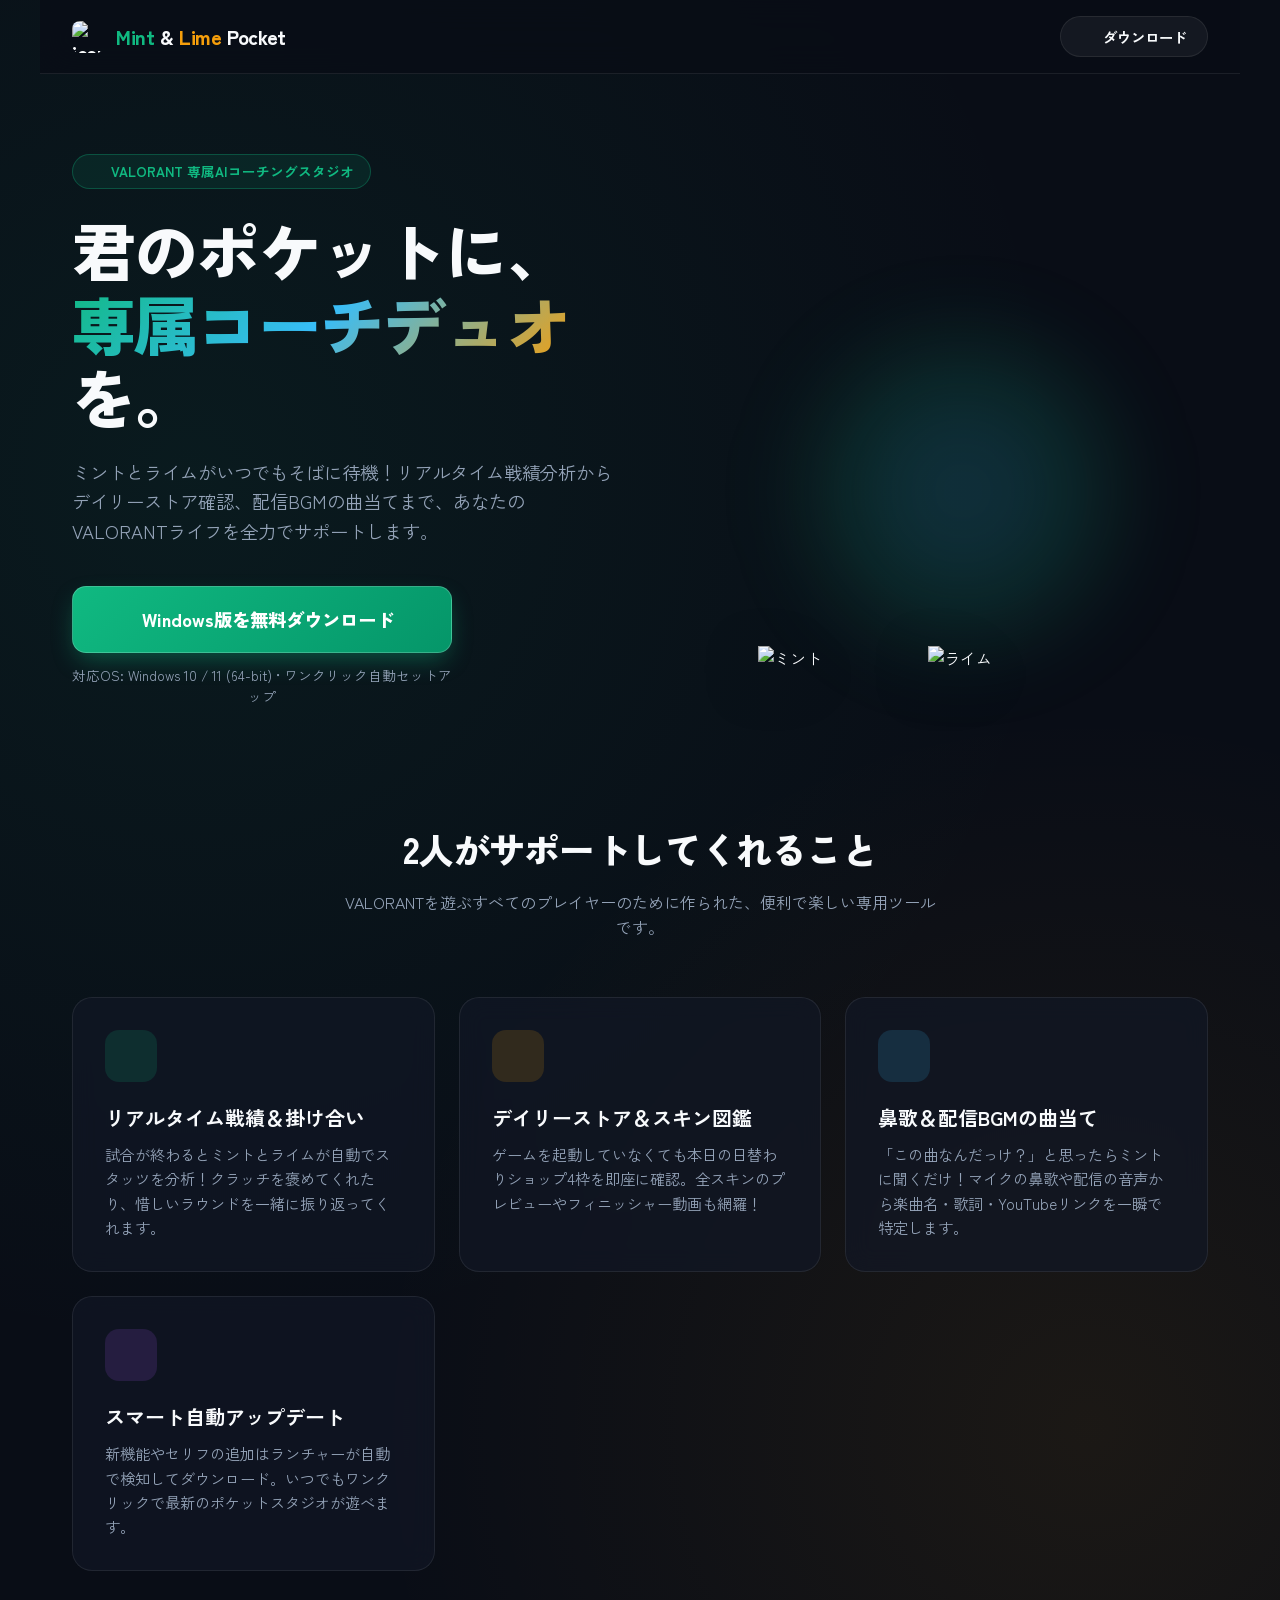
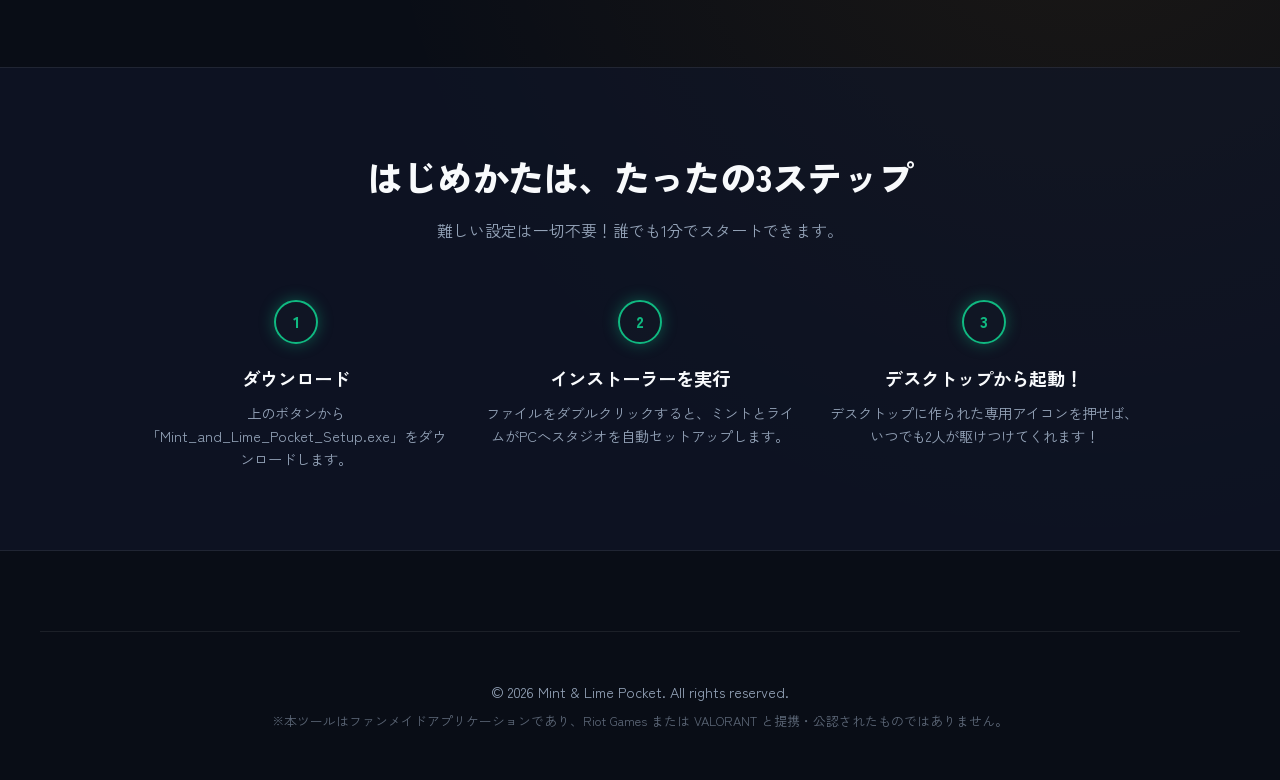
==== index.html @ 70bc78b9 "Create index.html" ====
<!DOCTYPE html>
<html lang="ja">
<head>
  <meta charset="UTF-8">
  <meta name="viewport" content="width=device-width, initial-scale=1.0">
  <title>Mint & Lime Pocket - VALORANT 専属コーチデュオ</title>
  <link rel="icon" href="assets/favicon.ico">
  <!-- Google Fonts: Inter & Outfit -->
  <link rel="preconnect" href="https://fonts.googleapis.com">
  <link rel="preconnect" href="https://fonts.gstatic.com" crossorigin>
  <link href="https://fonts.googleapis.com/css2?family=Outfit:wght@400;600;800;900&family=Zen+Kaku+Gothic+New:wght@400;500;700;900&display=swap" rel="stylesheet">
  <!-- Lucide Icons -->
  <script src="https://unpkg.com/lucide@latest"></script>
  <style>
    :root {
      --bg: #090d16;
      --card-bg: rgba(18, 24, 38, 0.7);
      --card-border: rgba(255, 255, 255, 0.08);
      --mint: #10b981;
      --mint-glow: rgba(16, 185, 129, 0.4);
      --lime: #f59e0b;
      --lime-glow: rgba(245, 158, 11, 0.4);
      --text: #f8fafc;
      --text-muted: #94a3b8;
    }

    * {
      box-sizing: border-box;
      margin: 0;
      padding: 0;
    }

    body {
      font-family: 'Zen Kaku Gothic New', 'Outfit', sans-serif;
      background-color: var(--bg);
      color: var(--text);
      line-height: 1.6;
      overflow-x: hidden;
      background-image: 
        radial-gradient(circle at 15% 20%, rgba(16, 185, 129, 0.08) 0%, transparent 40%),
        radial-gradient(circle at 85% 60%, rgba(245, 158, 11, 0.08) 0%, transparent 40%);
    }

    /* Header Nav */
    header {
      position: sticky;
      top: 0;
      z-index: 100;
      backdrop-filter: blur(16px);
      background: rgba(9, 13, 22, 0.8);
      border-bottom: 1px solid var(--card-border);
      padding: 1rem 2rem;
      display: flex;
      justify-content: space-between;
      align-items: center;
      max-width: 1200px;
      margin: 0 auto;
    }

    .brand {
      display: flex;
      align-items: center;
      gap: 0.75rem;
      font-weight: 800;
      font-size: 1.25rem;
      letter-spacing: -0.02em;
    }

    .brand-icon {
      width: 32px;
      height: 32px;
      border-radius: 8px;
    }

    .brand span.mint { color: var(--mint); }
    .brand span.lime { color: var(--lime); }

    .nav-btn {
      background: rgba(255, 255, 255, 0.05);
      border: 1px solid var(--card-border);
      color: var(--text);
      padding: 0.5rem 1.25rem;
      border-radius: 9999px;
      font-weight: 600;
      font-size: 0.9rem;
      text-decoration: none;
      transition: all 0.2s ease;
      display: flex;
      align-items: center;
      gap: 0.4rem;
    }

    .nav-btn:hover {
      background: var(--mint);
      color: #000;
      box-shadow: 0 0 20px var(--mint-glow);
    }

    /* Hero Section */
    .hero {
      max-width: 1200px;
      margin: 3rem auto 5rem;
      padding: 2rem;
      display: grid;
      grid-template-columns: 1.1fr 0.9fr;
      align-items: center;
      gap: 3rem;
    }

    .hero-badge {
      display: inline-flex;
      align-items: center;
      gap: 0.5rem;
      padding: 0.35rem 1rem;
      background: rgba(16, 185, 129, 0.1);
      border: 1px solid rgba(16, 185, 129, 0.3);
      border-radius: 9999px;
      color: var(--mint);
      font-size: 0.85rem;
      font-weight: 700;
      margin-bottom: 1.5rem;
    }

    .hero-title {
      font-size: clamp(2.5rem, 5vw, 4rem);
      font-weight: 900;
      line-height: 1.15;
      letter-spacing: -0.03em;
      margin-bottom: 1.5rem;
    }

    .hero-title .gradient-text {
      background: linear-gradient(135deg, #10b981 0%, #38bdf8 50%, #f59e0b 100%);
      -webkit-background-clip: text;
      -webkit-text-fill-color: transparent;
    }

    .hero-desc {
      font-size: 1.15rem;
      color: var(--text-muted);
      margin-bottom: 2.5rem;
      max-width: 540px;
    }

    .cta-group {
      display: flex;
      flex-direction: column;
      gap: 0.75rem;
      max-width: 380px;
    }

    .download-btn {
      background: linear-gradient(135deg, #10b981 0%, #059669 100%);
      color: #fff;
      padding: 1.1rem 2rem;
      border-radius: 14px;
      font-size: 1.15rem;
      font-weight: 800;
      text-decoration: none;
      display: flex;
      align-items: center;
      justify-content: center;
      gap: 0.75rem;
      box-shadow: 0 10px 25px -5px var(--mint-glow);
      transition: all 0.25s cubic-bezier(0.16, 1, 0.3, 1);
      border: 1px solid rgba(255, 255, 255, 0.2);
    }

    .download-btn:hover {
      transform: translateY(-3px) scale(1.02);
      box-shadow: 0 15px 35px -5px rgba(16, 185, 129, 0.6);
    }

    .download-info {
      font-size: 0.85rem;
      color: var(--text-muted);
      text-align: center;
    }

    /* Hero Characters Illustration */
    .hero-duo-wrapper {
      position: relative;
      display: flex;
      justify-content: center;
      align-items: flex-end;
      height: 480px;
    }

    .duo-bg-glow {
      position: absolute;
      width: 360px;
      height: 360px;
      background: radial-gradient(circle, rgba(56, 189, 248, 0.2) 0%, rgba(16, 185, 129, 0.15) 50%, transparent 70%);
      filter: blur(40px);
      z-index: 1;
    }

    .char-card {
      position: relative;
      z-index: 2;
      display: flex;
      gap: -20px;
    }

    .char-mint {
      width: 220px;
      filter: drop-shadow(0 15px 25px rgba(0,0,0,0.6));
      animation: floatMint 4s ease-in-out infinite;
      transform-origin: bottom center;
    }

    .char-lime {
      width: 240px;
      margin-left: -50px;
      filter: drop-shadow(0 15px 25px rgba(0,0,0,0.6));
      animation: floatLime 4.5s ease-in-out infinite 0.5s;
      transform-origin: bottom center;
    }

    @keyframes floatMint {
      0%, 100% { transform: translateY(0px) rotate(0deg); }
      50% { transform: translateY(-10px) rotate(-1deg); }
    }

    @keyframes floatLime {
      0%, 100% { transform: translateY(0px) rotate(0deg); }
      50% { transform: translateY(-12px) rotate(1deg); }
    }

    /* Features Section */
    .section-title-wrap {
      text-align: center;
      max-width: 650px;
      margin: 0 auto 3.5rem;
      padding: 0 1.5rem;
    }

    .section-title {
      font-size: 2.25rem;
      font-weight: 800;
      letter-spacing: -0.02em;
      margin-bottom: 0.75rem;
    }

    .features-grid {
      max-width: 1200px;
      margin: 0 auto 6rem;
      padding: 0 2rem;
      display: grid;
      grid-template-columns: repeat(auto-fit, minmax(280px, 1fr));
      gap: 1.5rem;
    }

    .feature-card {
      background: var(--card-bg);
      border: 1px solid var(--card-border);
      border-radius: 20px;
      padding: 2rem;
      backdrop-filter: blur(12px);
      transition: all 0.3s ease;
      position: relative;
      overflow: hidden;
    }

    .feature-card:hover {
      transform: translateY(-5px);
      border-color: rgba(56, 189, 248, 0.4);
      box-shadow: 0 20px 40px -15px rgba(0, 0, 0, 0.5);
    }

    .feature-icon-box {
      width: 52px;
      height: 52px;
      border-radius: 14px;
      display: flex;
      align-items: center;
      justify-content: center;
      margin-bottom: 1.25rem;
    }

    .icon-mint { background: rgba(16, 185, 129, 0.15); color: var(--mint); }
    .icon-lime { background: rgba(245, 158, 11, 0.15); color: var(--lime); }
    .icon-blue { background: rgba(56, 189, 248, 0.15); color: #38bdf8; }
    .icon-purple { background: rgba(168, 85, 247, 0.15); color: #a855f7; }

    .feature-name {
      font-size: 1.25rem;
      font-weight: 700;
      margin-bottom: 0.5rem;
    }

    .feature-text {
      color: var(--text-muted);
      font-size: 0.95rem;
      line-height: 1.6;
    }

    /* Steps Section */
    .steps-section {
      background: rgba(15, 23, 42, 0.6);
      border-top: 1px solid var(--card-border);
      border-bottom: 1px solid var(--card-border);
      padding: 5rem 2rem;
      margin-bottom: 5rem;
    }

    .steps-container {
      max-width: 1000px;
      margin: 0 auto;
      display: grid;
      grid-template-columns: repeat(3, 1fr);
      gap: 2rem;
    }

    .step-item {
      text-align: center;
      position: relative;
    }

    .step-num {
      width: 44px;
      height: 44px;
      border-radius: 50%;
      background: var(--card-bg);
      border: 2px solid var(--mint);
      color: var(--mint);
      display: flex;
      align-items: center;
      justify-content: center;
      font-weight: 800;
      margin: 0 auto 1.25rem;
      box-shadow: 0 0 15px var(--mint-glow);
    }

    .step-title {
      font-size: 1.15rem;
      font-weight: 700;
      margin-bottom: 0.5rem;
    }

    .step-desc {
      font-size: 0.9rem;
      color: var(--text-muted);
    }

    /* Footer */
    footer {
      max-width: 1200px;
      margin: 0 auto;
      padding: 3rem 2rem;
      text-align: center;
      border-top: 1px solid var(--card-border);
      color: var(--text-muted);
      font-size: 0.9rem;
    }

    /* Responsive */
    @media (max-width: 868px) {
      .hero {
        grid-template-columns: 1fr;
        text-align: center;
        gap: 2rem;
      }
      .hero-desc { margin: 0 auto 2rem; }
      .cta-group { margin: 0 auto; }
      .steps-container { grid-template-columns: 1fr; }
      .hero-duo-wrapper { height: 380px; }
      .char-mint { width: 170px; }
      .char-lime { width: 190px; margin-left: -40px; }
    }
  </style>
</head>
<body>

  <!-- Header -->
  <header>
    <div class="brand">
      <img src="assets/favicon.ico" class="brand-icon" alt="icon">
      <span><span class="mint">Mint</span> & <span class="lime">Lime</span> Pocket</span>
    </div>
    <a href="#download" class="nav-btn">
      <i data-lucide="download" style="width: 16px; height: 16px;"></i>
      ダウンロード
    </a>
  </header>

  <!-- Hero Section -->
  <section class="hero">
    <div class="hero-content">
      <div class="hero-badge">
        <i data-lucide="sparkles" style="width: 14px; height: 14px;"></i>
        VALORANT 専属AIコーチングスタジオ
      </div>
      <h1 class="hero-title">
        君のポケットに、<br>
        <span class="gradient-text">専属コーチデュオ</span>を。
      </h1>
      <p class="hero-desc">
        ミントとライムがいつでもそばに待機！リアルタイム戦績分析からデイリーストア確認、配信BGMの曲当てまで、あなたのVALORANTライフを全力でサポートします。
      </p>
      
      <div class="cta-group" id="download">
        <a href="https://github.com/aya363643-ship-it/VALORANT_Coach_Studio/releases/latest/download/Mint_and_Lime_Pocket_Setup.exe" class="download-btn">
          <i data-lucide="download"></i>
          <span>Windows版を無料ダウンロード</span>
        </a>
        <div class="download-info">
          対応OS: Windows 10 / 11 (64-bit) • ワンクリック自動セットアップ
        </div>
      </div>
    </div>

    <!-- Character Art -->
    <div class="hero-duo-wrapper">
      <div class="duo-bg-glow"></div>
      <div class="char-card">
        <img src="assets/mint.png" class="char-mint" alt="ミント">
        <img src="assets/lime.png" class="char-lime" alt="ライム">
      </div>
    </div>
  </section>

  <!-- Features -->
  <section>
    <div class="section-title-wrap">
      <h2 class="section-title">2人がサポートしてくれること</h2>
      <p style="color: var(--text-muted);">VALORANTを遊ぶすべてのプレイヤーのために作られた、便利で楽しい専用ツールです。</p>
    </div>

    <div class="features-grid">
      <div class="feature-card">
        <div class="feature-icon-box icon-mint">
          <i data-lucide="target"></i>
        </div>
        <h3 class="feature-name">リアルタイム戦績＆掛け合い</h3>
        <p class="feature-text">試合が終わるとミントとライムが自動でスタッツを分析！クラッチを褒めてくれたり、惜しいラウンドを一緒に振り返ってくれます。</p>
      </div>

      <div class="feature-card">
        <div class="feature-icon-box icon-lime">
          <i data-lucide="shopping-bag"></i>
        </div>
        <h3 class="feature-name">デイリーストア＆スキン図鑑</h3>
        <p class="feature-text">ゲームを起動していなくても本日の日替わりショップ4枠を即座に確認。全スキンのプレビューやフィニッシャー動画も網羅！</p>
      </div>

      <div class="feature-card">
        <div class="feature-icon-box icon-blue">
          <i data-lucide="music"></i>
        </div>
        <h3 class="feature-name">鼻歌＆配信BGMの曲当て</h3>
        <p class="feature-text">「この曲なんだっけ？」と思ったらミントに聞くだけ！マイクの鼻歌や配信の音声から楽曲名・歌詞・YouTubeリンクを一瞬で特定します。</p>
      </div>

      <div class="feature-card">
        <div class="feature-icon-box icon-purple">
          <i data-lucide="refresh-cw"></i>
        </div>
        <h3 class="feature-name">スマート自動アップデート</h3>
        <p class="feature-text">新機能やセリフの追加はランチャーが自動で検知してダウンロード。いつでもワンクリックで最新のポケットスタジオが遊べます。</p>
      </div>
    </div>
  </section>

  <!-- 3 Steps -->
  <section class="steps-section">
    <div class="section-title-wrap">
      <h2 class="section-title">はじめかたは、たったの3ステップ</h2>
      <p style="color: var(--text-muted);">難しい設定は一切不要！誰でも1分でスタートできます。</p>
    </div>

    <div class="steps-container">
      <div class="step-item">
        <div class="step-num">1</div>
        <h3 class="step-title">ダウンロード</h3>
        <p class="step-desc">上のボタンから「Mint_and_Lime_Pocket_Setup.exe」をダウンロードします。</p>
      </div>
      <div class="step-item">
        <div class="step-num">2</div>
        <h3 class="step-title">インストーラーを実行</h3>
        <p class="step-desc">ファイルをダブルクリックすると、ミントとライムがPCへスタジオを自動セットアップします。</p>
      </div>
      <div class="step-item">
        <div class="step-num">3</div>
        <h3 class="step-title">デスクトップから起動！</h3>
        <p class="step-desc">デスクトップに作られた専用アイコンを押せば、いつでも2人が駆けつけてくれます！</p>
      </div>
    </div>
  </section>

  <!-- Footer -->
  <footer>
    <p>© 2026 Mint & Lime Pocket. All rights reserved.</p>
    <p style="font-size: 0.8rem; margin-top: 0.5rem; opacity: 0.6;">
      ※本ツールはファンメイドアプリケーションであり、Riot Games または VALORANT と提携・公認されたものではありません。
    </p>
  </footer>

  <script>
    lucide.createIcons();
  </script>
</body>
</html>
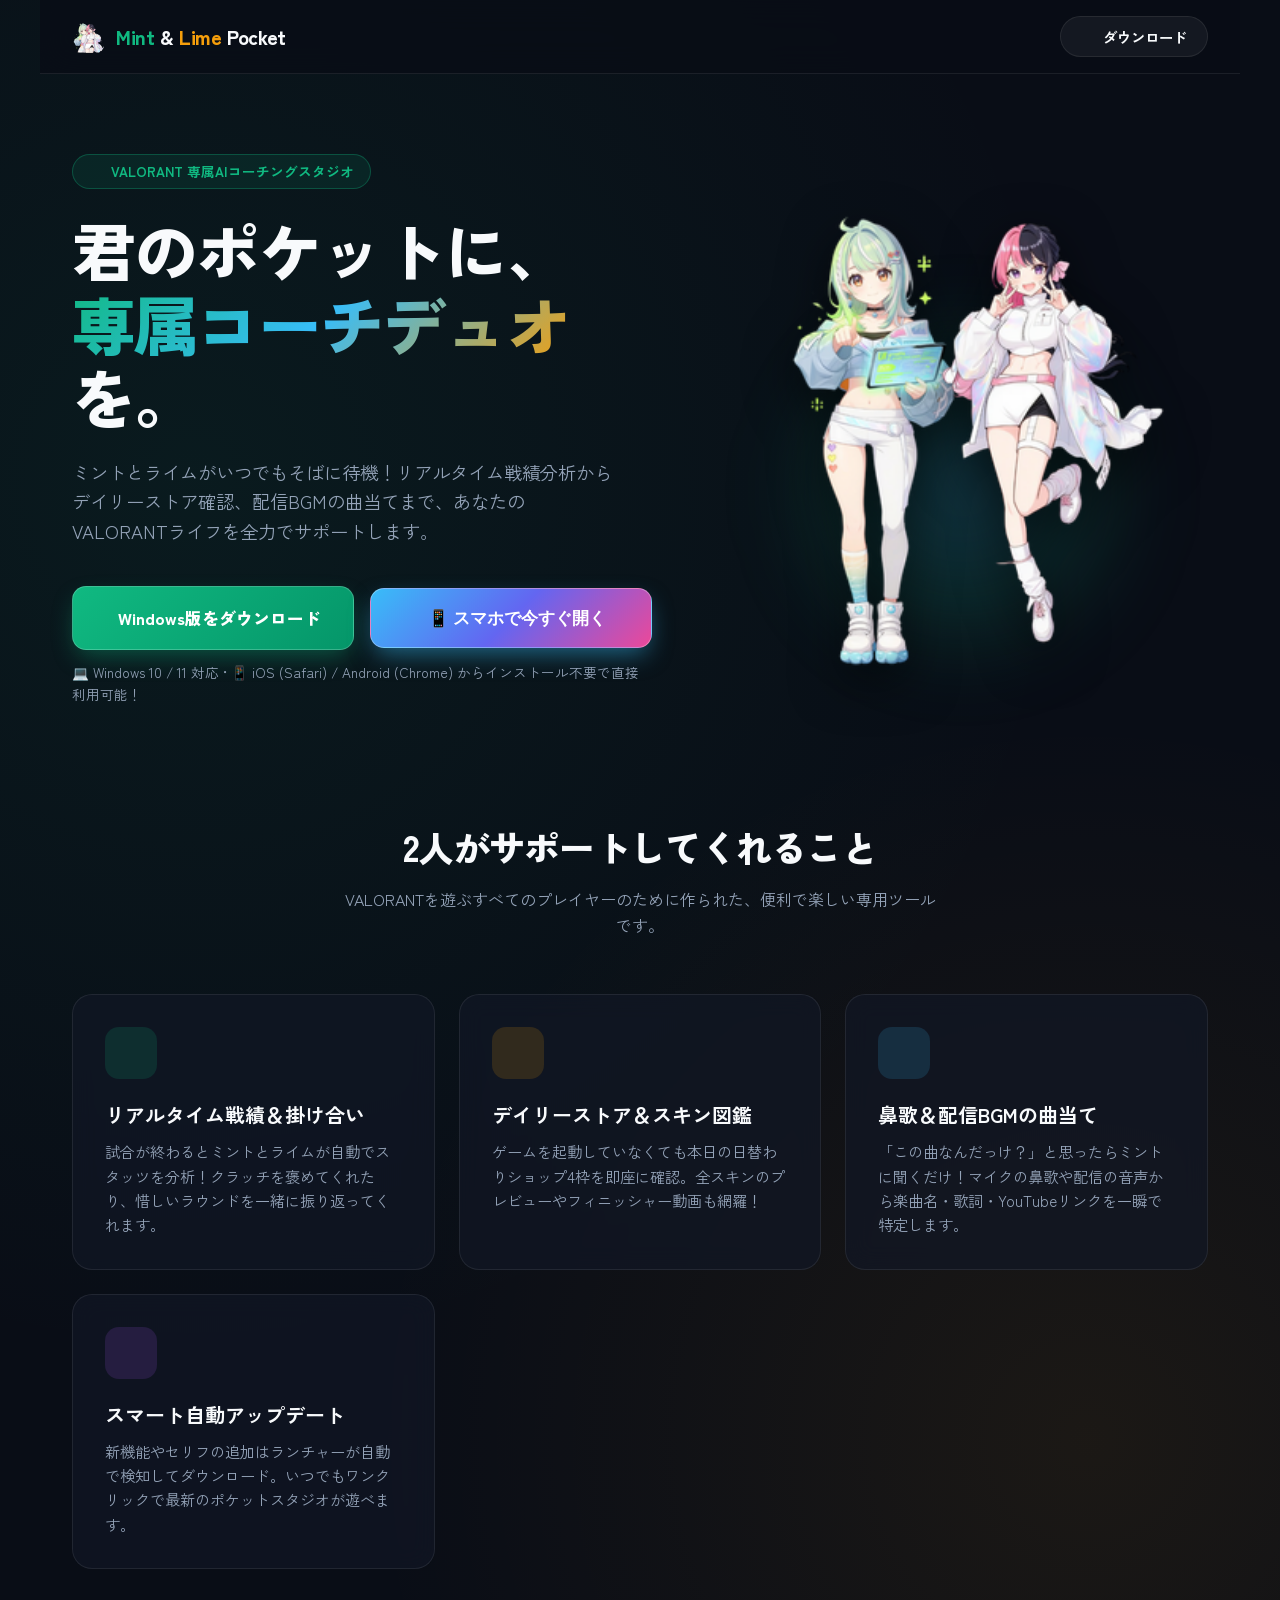
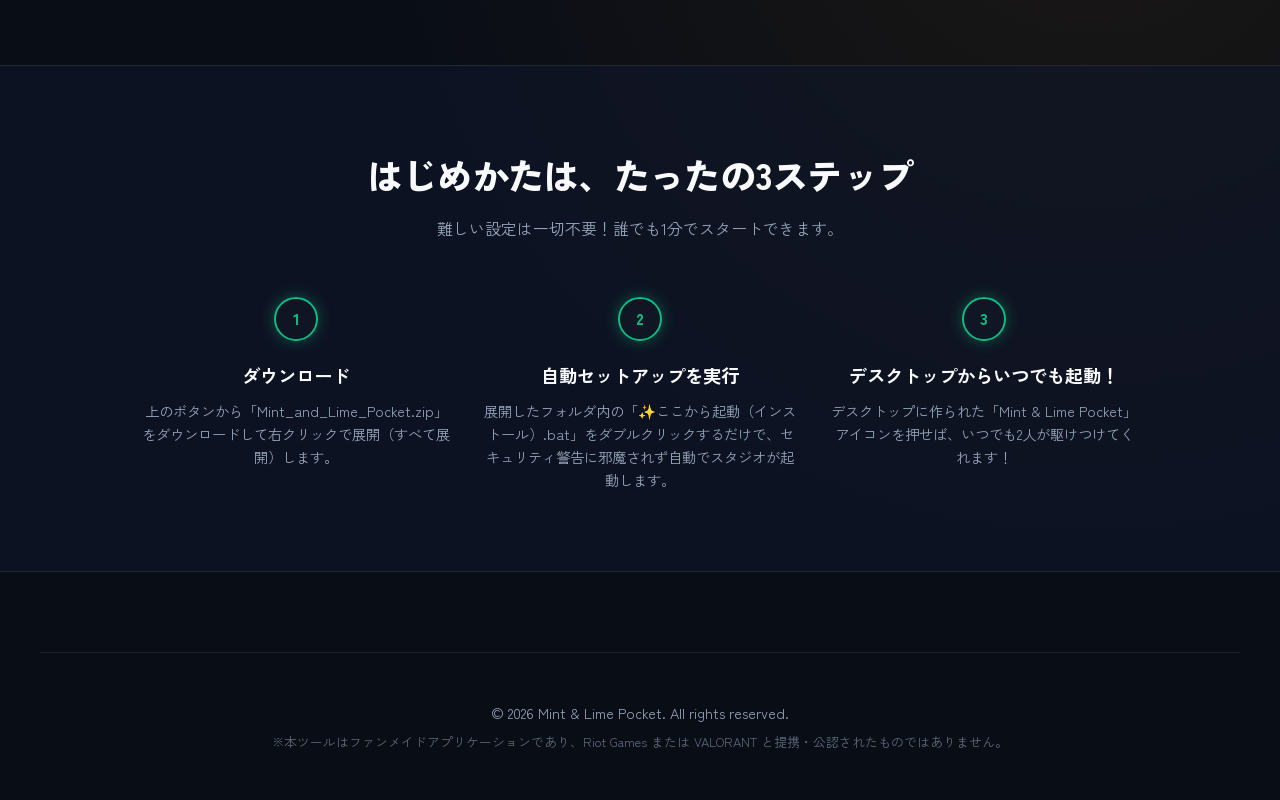
==== commit f5c422cf: "Add files via upload" ====
--- a/index.html
+++ b/index.html
@@ -1,503 +1,618 @@
-<!DOCTYPE html>
-<html lang="ja">
-<head>
-  <meta charset="UTF-8">
-  <meta name="viewport" content="width=device-width, initial-scale=1.0">
-  <title>Mint & Lime Pocket - VALORANT 専属コーチデュオ</title>
-  <link rel="icon" href="assets/favicon.ico">
-  <!-- Google Fonts: Inter & Outfit -->
-  <link rel="preconnect" href="https://fonts.googleapis.com">
-  <link rel="preconnect" href="https://fonts.gstatic.com" crossorigin>
-  <link href="https://fonts.googleapis.com/css2?family=Outfit:wght@400;600;800;900&family=Zen+Kaku+Gothic+New:wght@400;500;700;900&display=swap" rel="stylesheet">
-  <!-- Lucide Icons -->
-  <script src="https://unpkg.com/lucide@latest"></script>
-  <style>
-    :root {
-      --bg: #090d16;
-      --card-bg: rgba(18, 24, 38, 0.7);
-      --card-border: rgba(255, 255, 255, 0.08);
-      --mint: #10b981;
-      --mint-glow: rgba(16, 185, 129, 0.4);
-      --lime: #f59e0b;
-      --lime-glow: rgba(245, 158, 11, 0.4);
-      --text: #f8fafc;
-      --text-muted: #94a3b8;
-    }
-
-    * {
-      box-sizing: border-box;
-      margin: 0;
-      padding: 0;
-    }
-
-    body {
-      font-family: 'Zen Kaku Gothic New', 'Outfit', sans-serif;
-      background-color: var(--bg);
-      color: var(--text);
-      line-height: 1.6;
-      overflow-x: hidden;
-      background-image: 
-        radial-gradient(circle at 15% 20%, rgba(16, 185, 129, 0.08) 0%, transparent 40%),
-        radial-gradient(circle at 85% 60%, rgba(245, 158, 11, 0.08) 0%, transparent 40%);
-    }
-
-    /* Header Nav */
-    header {
-      position: sticky;
-      top: 0;
-      z-index: 100;
-      backdrop-filter: blur(16px);
-      background: rgba(9, 13, 22, 0.8);
-      border-bottom: 1px solid var(--card-border);
-      padding: 1rem 2rem;
-      display: flex;
-      justify-content: space-between;
-      align-items: center;
-      max-width: 1200px;
-      margin: 0 auto;
-    }
-
-    .brand {
-      display: flex;
-      align-items: center;
-      gap: 0.75rem;
-      font-weight: 800;
-      font-size: 1.25rem;
-      letter-spacing: -0.02em;
-    }
-
-    .brand-icon {
-      width: 32px;
-      height: 32px;
-      border-radius: 8px;
-    }
-
-    .brand span.mint { color: var(--mint); }
-    .brand span.lime { color: var(--lime); }
-
-    .nav-btn {
-      background: rgba(255, 255, 255, 0.05);
-      border: 1px solid var(--card-border);
-      color: var(--text);
-      padding: 0.5rem 1.25rem;
-      border-radius: 9999px;
-      font-weight: 600;
-      font-size: 0.9rem;
-      text-decoration: none;
-      transition: all 0.2s ease;
-      display: flex;
-      align-items: center;
-      gap: 0.4rem;
-    }
-
-    .nav-btn:hover {
-      background: var(--mint);
-      color: #000;
-      box-shadow: 0 0 20px var(--mint-glow);
-    }
-
-    /* Hero Section */
-    .hero {
-      max-width: 1200px;
-      margin: 3rem auto 5rem;
-      padding: 2rem;
-      display: grid;
-      grid-template-columns: 1.1fr 0.9fr;
-      align-items: center;
-      gap: 3rem;
-    }
-
-    .hero-badge {
-      display: inline-flex;
-      align-items: center;
-      gap: 0.5rem;
-      padding: 0.35rem 1rem;
-      background: rgba(16, 185, 129, 0.1);
-      border: 1px solid rgba(16, 185, 129, 0.3);
-      border-radius: 9999px;
-      color: var(--mint);
-      font-size: 0.85rem;
-      font-weight: 700;
-      margin-bottom: 1.5rem;
-    }
-
-    .hero-title {
-      font-size: clamp(2.5rem, 5vw, 4rem);
-      font-weight: 900;
-      line-height: 1.15;
-      letter-spacing: -0.03em;
-      margin-bottom: 1.5rem;
-    }
-
-    .hero-title .gradient-text {
-      background: linear-gradient(135deg, #10b981 0%, #38bdf8 50%, #f59e0b 100%);
-      -webkit-background-clip: text;
-      -webkit-text-fill-color: transparent;
-    }
-
-    .hero-desc {
-      font-size: 1.15rem;
-      color: var(--text-muted);
-      margin-bottom: 2.5rem;
-      max-width: 540px;
-    }
-
-    .cta-group {
-      display: flex;
-      flex-direction: column;
-      gap: 0.75rem;
-      max-width: 380px;
-    }
-
-    .download-btn {
-      background: linear-gradient(135deg, #10b981 0%, #059669 100%);
-      color: #fff;
-      padding: 1.1rem 2rem;
-      border-radius: 14px;
-      font-size: 1.15rem;
-      font-weight: 800;
-      text-decoration: none;
-      display: flex;
-      align-items: center;
-      justify-content: center;
-      gap: 0.75rem;
-      box-shadow: 0 10px 25px -5px var(--mint-glow);
-      transition: all 0.25s cubic-bezier(0.16, 1, 0.3, 1);
-      border: 1px solid rgba(255, 255, 255, 0.2);
-    }
-
-    .download-btn:hover {
-      transform: translateY(-3px) scale(1.02);
-      box-shadow: 0 15px 35px -5px rgba(16, 185, 129, 0.6);
-    }
-
-    .download-info {
-      font-size: 0.85rem;
-      color: var(--text-muted);
-      text-align: center;
-    }
-
-    /* Hero Characters Illustration */
-    .hero-duo-wrapper {
-      position: relative;
-      display: flex;
-      justify-content: center;
-      align-items: flex-end;
-      height: 480px;
-    }
-
-    .duo-bg-glow {
-      position: absolute;
-      width: 360px;
-      height: 360px;
-      background: radial-gradient(circle, rgba(56, 189, 248, 0.2) 0%, rgba(16, 185, 129, 0.15) 50%, transparent 70%);
-      filter: blur(40px);
-      z-index: 1;
-    }
-
-    .char-card {
-      position: relative;
-      z-index: 2;
-      display: flex;
-      gap: -20px;
-    }
-
-    .char-mint {
-      width: 220px;
-      filter: drop-shadow(0 15px 25px rgba(0,0,0,0.6));
-      animation: floatMint 4s ease-in-out infinite;
-      transform-origin: bottom center;
-    }
-
-    .char-lime {
-      width: 240px;
-      margin-left: -50px;
-      filter: drop-shadow(0 15px 25px rgba(0,0,0,0.6));
-      animation: floatLime 4.5s ease-in-out infinite 0.5s;
-      transform-origin: bottom center;
-    }
-
-    @keyframes floatMint {
-      0%, 100% { transform: translateY(0px) rotate(0deg); }
-      50% { transform: translateY(-10px) rotate(-1deg); }
-    }
-
-    @keyframes floatLime {
-      0%, 100% { transform: translateY(0px) rotate(0deg); }
-      50% { transform: translateY(-12px) rotate(1deg); }
-    }
-
-    /* Features Section */
-    .section-title-wrap {
-      text-align: center;
-      max-width: 650px;
-      margin: 0 auto 3.5rem;
-      padding: 0 1.5rem;
-    }
-
-    .section-title {
-      font-size: 2.25rem;
-      font-weight: 800;
-      letter-spacing: -0.02em;
-      margin-bottom: 0.75rem;
-    }
-
-    .features-grid {
-      max-width: 1200px;
-      margin: 0 auto 6rem;
-      padding: 0 2rem;
-      display: grid;
-      grid-template-columns: repeat(auto-fit, minmax(280px, 1fr));
-      gap: 1.5rem;
-    }
-
-    .feature-card {
-      background: var(--card-bg);
-      border: 1px solid var(--card-border);
-      border-radius: 20px;
-      padding: 2rem;
-      backdrop-filter: blur(12px);
-      transition: all 0.3s ease;
-      position: relative;
-      overflow: hidden;
-    }
-
-    .feature-card:hover {
-      transform: translateY(-5px);
-      border-color: rgba(56, 189, 248, 0.4);
-      box-shadow: 0 20px 40px -15px rgba(0, 0, 0, 0.5);
-    }
-
-    .feature-icon-box {
-      width: 52px;
-      height: 52px;
-      border-radius: 14px;
-      display: flex;
-      align-items: center;
-      justify-content: center;
-      margin-bottom: 1.25rem;
-    }
-
-    .icon-mint { background: rgba(16, 185, 129, 0.15); color: var(--mint); }
-    .icon-lime { background: rgba(245, 158, 11, 0.15); color: var(--lime); }
-    .icon-blue { background: rgba(56, 189, 248, 0.15); color: #38bdf8; }
-    .icon-purple { background: rgba(168, 85, 247, 0.15); color: #a855f7; }
-
-    .feature-name {
-      font-size: 1.25rem;
-      font-weight: 700;
-      margin-bottom: 0.5rem;
-    }
-
-    .feature-text {
-      color: var(--text-muted);
-      font-size: 0.95rem;
-      line-height: 1.6;
-    }
-
-    /* Steps Section */
-    .steps-section {
-      background: rgba(15, 23, 42, 0.6);
-      border-top: 1px solid var(--card-border);
-      border-bottom: 1px solid var(--card-border);
-      padding: 5rem 2rem;
-      margin-bottom: 5rem;
-    }
-
-    .steps-container {
-      max-width: 1000px;
-      margin: 0 auto;
-      display: grid;
-      grid-template-columns: repeat(3, 1fr);
-      gap: 2rem;
-    }
-
-    .step-item {
-      text-align: center;
-      position: relative;
-    }
-
-    .step-num {
-      width: 44px;
-      height: 44px;
-      border-radius: 50%;
-      background: var(--card-bg);
-      border: 2px solid var(--mint);
-      color: var(--mint);
-      display: flex;
-      align-items: center;
-      justify-content: center;
-      font-weight: 800;
-      margin: 0 auto 1.25rem;
-      box-shadow: 0 0 15px var(--mint-glow);
-    }
-
-    .step-title {
-      font-size: 1.15rem;
-      font-weight: 700;
-      margin-bottom: 0.5rem;
-    }
-
-    .step-desc {
-      font-size: 0.9rem;
-      color: var(--text-muted);
-    }
-
-    /* Footer */
-    footer {
-      max-width: 1200px;
-      margin: 0 auto;
-      padding: 3rem 2rem;
-      text-align: center;
-      border-top: 1px solid var(--card-border);
-      color: var(--text-muted);
-      font-size: 0.9rem;
-    }
-
-    /* Responsive */
-    @media (max-width: 868px) {
-      .hero {
-        grid-template-columns: 1fr;
-        text-align: center;
-        gap: 2rem;
-      }
-      .hero-desc { margin: 0 auto 2rem; }
-      .cta-group { margin: 0 auto; }
-      .steps-container { grid-template-columns: 1fr; }
-      .hero-duo-wrapper { height: 380px; }
-      .char-mint { width: 170px; }
-      .char-lime { width: 190px; margin-left: -40px; }
-    }
-  </style>
-</head>
-<body>
-
-  <!-- Header -->
-  <header>
-    <div class="brand">
-      <img src="assets/favicon.ico" class="brand-icon" alt="icon">
-      <span><span class="mint">Mint</span> & <span class="lime">Lime</span> Pocket</span>
-    </div>
-    <a href="#download" class="nav-btn">
-      <i data-lucide="download" style="width: 16px; height: 16px;"></i>
-      ダウンロード
-    </a>
-  </header>
-
-  <!-- Hero Section -->
-  <section class="hero">
-    <div class="hero-content">
-      <div class="hero-badge">
-        <i data-lucide="sparkles" style="width: 14px; height: 14px;"></i>
-        VALORANT 専属AIコーチングスタジオ
-      </div>
-      <h1 class="hero-title">
-        君のポケットに、<br>
-        <span class="gradient-text">専属コーチデュオ</span>を。
-      </h1>
-      <p class="hero-desc">
-        ミントとライムがいつでもそばに待機！リアルタイム戦績分析からデイリーストア確認、配信BGMの曲当てまで、あなたのVALORANTライフを全力でサポートします。
-      </p>
-      
-      <div class="cta-group" id="download">
-        <a href="https://github.com/aya363643-ship-it/VALORANT_Coach_Studio/releases/latest/download/Mint_and_Lime_Pocket_Setup.exe" class="download-btn">
-          <i data-lucide="download"></i>
-          <span>Windows版を無料ダウンロード</span>
-        </a>
-        <div class="download-info">
-          対応OS: Windows 10 / 11 (64-bit) • ワンクリック自動セットアップ
-        </div>
-      </div>
-    </div>
-
-    <!-- Character Art -->
-    <div class="hero-duo-wrapper">
-      <div class="duo-bg-glow"></div>
-      <div class="char-card">
-        <img src="assets/mint.png" class="char-mint" alt="ミント">
-        <img src="assets/lime.png" class="char-lime" alt="ライム">
-      </div>
-    </div>
-  </section>
-
-  <!-- Features -->
-  <section>
-    <div class="section-title-wrap">
-      <h2 class="section-title">2人がサポートしてくれること</h2>
-      <p style="color: var(--text-muted);">VALORANTを遊ぶすべてのプレイヤーのために作られた、便利で楽しい専用ツールです。</p>
-    </div>
-
-    <div class="features-grid">
-      <div class="feature-card">
-        <div class="feature-icon-box icon-mint">
-          <i data-lucide="target"></i>
-        </div>
-        <h3 class="feature-name">リアルタイム戦績＆掛け合い</h3>
-        <p class="feature-text">試合が終わるとミントとライムが自動でスタッツを分析！クラッチを褒めてくれたり、惜しいラウンドを一緒に振り返ってくれます。</p>
-      </div>
-
-      <div class="feature-card">
-        <div class="feature-icon-box icon-lime">
-          <i data-lucide="shopping-bag"></i>
-        </div>
-        <h3 class="feature-name">デイリーストア＆スキン図鑑</h3>
-        <p class="feature-text">ゲームを起動していなくても本日の日替わりショップ4枠を即座に確認。全スキンのプレビューやフィニッシャー動画も網羅！</p>
-      </div>
-
-      <div class="feature-card">
-        <div class="feature-icon-box icon-blue">
-          <i data-lucide="music"></i>
-        </div>
-        <h3 class="feature-name">鼻歌＆配信BGMの曲当て</h3>
-        <p class="feature-text">「この曲なんだっけ？」と思ったらミントに聞くだけ！マイクの鼻歌や配信の音声から楽曲名・歌詞・YouTubeリンクを一瞬で特定します。</p>
-      </div>
-
-      <div class="feature-card">
-        <div class="feature-icon-box icon-purple">
-          <i data-lucide="refresh-cw"></i>
-        </div>
-        <h3 class="feature-name">スマート自動アップデート</h3>
-        <p class="feature-text">新機能やセリフの追加はランチャーが自動で検知してダウンロード。いつでもワンクリックで最新のポケットスタジオが遊べます。</p>
-      </div>
-    </div>
-  </section>
-
-  <!-- 3 Steps -->
-  <section class="steps-section">
-    <div class="section-title-wrap">
-      <h2 class="section-title">はじめかたは、たったの3ステップ</h2>
-      <p style="color: var(--text-muted);">難しい設定は一切不要！誰でも1分でスタートできます。</p>
-    </div>
-
-    <div class="steps-container">
-      <div class="step-item">
-        <div class="step-num">1</div>
-        <h3 class="step-title">ダウンロード</h3>
-        <p class="step-desc">上のボタンから「Mint_and_Lime_Pocket_Setup.exe」をダウンロードします。</p>
-      </div>
-      <div class="step-item">
-        <div class="step-num">2</div>
-        <h3 class="step-title">インストーラーを実行</h3>
-        <p class="step-desc">ファイルをダブルクリックすると、ミントとライムがPCへスタジオを自動セットアップします。</p>
-      </div>
-      <div class="step-item">
-        <div class="step-num">3</div>
-        <h3 class="step-title">デスクトップから起動！</h3>
-        <p class="step-desc">デスクトップに作られた専用アイコンを押せば、いつでも2人が駆けつけてくれます！</p>
-      </div>
-    </div>
-  </section>
-
-  <!-- Footer -->
-  <footer>
-    <p>© 2026 Mint & Lime Pocket. All rights reserved.</p>
-    <p style="font-size: 0.8rem; margin-top: 0.5rem; opacity: 0.6;">
-      ※本ツールはファンメイドアプリケーションであり、Riot Games または VALORANT と提携・公認されたものではありません。
-    </p>
-  </footer>
-
-  <script>
-    lucide.createIcons();
-  </script>
-</body>
-</html>
+<!DOCTYPE html>
+<html lang="ja">
+<head>
+  <meta charset="UTF-8">
+  <meta name="viewport" content="width=device-width, initial-scale=1.0">
+  <title>Mint & Lime Pocket - VALORANT 専属コーチデュオ</title>
+  <link rel="icon" href="assets/favicon.ico">
+  <link rel="apple-touch-icon" href="assets/apple-touch-icon.png">
+  <!-- Google Fonts: Inter & Outfit -->
+  <link rel="preconnect" href="https://fonts.googleapis.com">
+  <link rel="preconnect" href="https://fonts.gstatic.com" crossorigin>
+  <link href="https://fonts.googleapis.com/css2?family=Outfit:wght@400;600;800;900&family=Zen+Kaku+Gothic+New:wght@400;500;700;900&display=swap" rel="stylesheet">
+  <!-- Lucide Icons -->
+  <script src="https://unpkg.com/lucide@latest"></script>
+  <style>
+    :root {
+      --bg: #090d16;
+      --card-bg: rgba(18, 24, 38, 0.7);
+      --card-border: rgba(255, 255, 255, 0.08);
+      --mint: #10b981;
+      --mint-glow: rgba(16, 185, 129, 0.4);
+      --lime: #f59e0b;
+      --lime-glow: rgba(245, 158, 11, 0.4);
+      --text: #f8fafc;
+      --text-muted: #94a3b8;
+    }
+
+    * {
+      box-sizing: border-box;
+      margin: 0;
+      padding: 0;
+    }
+
+    body {
+      font-family: 'Zen Kaku Gothic New', 'Outfit', sans-serif;
+      background-color: var(--bg);
+      color: var(--text);
+      line-height: 1.6;
+      overflow-x: hidden;
+      background-image: 
+        radial-gradient(circle at 15% 20%, rgba(16, 185, 129, 0.08) 0%, transparent 40%),
+        radial-gradient(circle at 85% 60%, rgba(245, 158, 11, 0.08) 0%, transparent 40%);
+    }
+
+    /* Header Nav */
+    header {
+      position: sticky;
+      top: 0;
+      z-index: 100;
+      backdrop-filter: blur(16px);
+      background: rgba(9, 13, 22, 0.8);
+      border-bottom: 1px solid var(--card-border);
+      padding: 1rem 2rem;
+      display: flex;
+      justify-content: space-between;
+      align-items: center;
+      max-width: 1200px;
+      margin: 0 auto;
+    }
+
+    .brand {
+      display: flex;
+      align-items: center;
+      gap: 0.75rem;
+      font-weight: 800;
+      font-size: 1.25rem;
+      letter-spacing: -0.02em;
+    }
+
+    .brand-icon {
+      width: 32px;
+      height: 32px;
+      border-radius: 8px;
+    }
+
+    .brand span.mint { color: var(--mint); }
+    .brand span.lime { color: var(--lime); }
+
+    .nav-btn {
+      background: rgba(255, 255, 255, 0.05);
+      border: 1px solid var(--card-border);
+      color: var(--text);
+      padding: 0.5rem 1.25rem;
+      border-radius: 9999px;
+      font-weight: 600;
+      font-size: 0.9rem;
+      text-decoration: none;
+      transition: all 0.2s ease;
+      display: flex;
+      align-items: center;
+      gap: 0.4rem;
+    }
+
+    .nav-btn:hover {
+      background: var(--mint);
+      color: #000;
+      box-shadow: 0 0 20px var(--mint-glow);
+    }
+
+    /* Hero Section */
+    .hero {
+      max-width: 1200px;
+      margin: 3rem auto 5rem;
+      padding: 2rem;
+      display: grid;
+      grid-template-columns: 1.1fr 0.9fr;
+      align-items: center;
+      gap: 3rem;
+    }
+
+    .hero-badge {
+      display: inline-flex;
+      align-items: center;
+      gap: 0.5rem;
+      padding: 0.35rem 1rem;
+      background: rgba(16, 185, 129, 0.1);
+      border: 1px solid rgba(16, 185, 129, 0.3);
+      border-radius: 9999px;
+      color: var(--mint);
+      font-size: 0.85rem;
+      font-weight: 700;
+      margin-bottom: 1.5rem;
+    }
+
+    .hero-title {
+      font-size: clamp(2.5rem, 5vw, 4rem);
+      font-weight: 900;
+      line-height: 1.15;
+      letter-spacing: -0.03em;
+      margin-bottom: 1.5rem;
+    }
+
+    .hero-title .gradient-text {
+      background: linear-gradient(135deg, #10b981 0%, #38bdf8 50%, #f59e0b 100%);
+      -webkit-background-clip: text;
+      -webkit-text-fill-color: transparent;
+    }
+
+    .hero-desc {
+      font-size: 1.15rem;
+      color: var(--text-muted);
+      margin-bottom: 2.5rem;
+      max-width: 540px;
+    }
+
+    .cta-group {
+      display: flex;
+      flex-direction: column;
+      gap: 0.75rem;
+      max-width: 580px;
+    }
+
+    .cta-buttons-row {
+      display: flex;
+      align-items: center;
+      gap: 1rem;
+      flex-wrap: wrap;
+    }
+
+    .download-btn {
+      background: linear-gradient(135deg, #10b981 0%, #059669 100%);
+      color: #fff;
+      padding: 1.1rem 1.8rem;
+      border-radius: 14px;
+      font-size: 1.05rem;
+      font-weight: 800;
+      text-decoration: none;
+      display: flex;
+      align-items: center;
+      justify-content: center;
+      gap: 0.75rem;
+      box-shadow: 0 10px 25px -5px var(--mint-glow);
+      transition: all 0.25s cubic-bezier(0.16, 1, 0.3, 1);
+      border: 1px solid rgba(255, 255, 255, 0.2);
+      flex: 1;
+      min-width: 240px;
+    }
+
+    .download-btn:hover {
+      transform: translateY(-3px) scale(1.02);
+      box-shadow: 0 15px 35px -5px rgba(16, 185, 129, 0.6);
+    }
+
+    .mobile-launch-btn {
+      background: linear-gradient(135deg, #38bdf8 0%, #6366f1 50%, #ec4899 100%);
+      color: #fff;
+      padding: 1.1rem 1.8rem;
+      border-radius: 14px;
+      font-size: 1.05rem;
+      font-weight: 800;
+      text-decoration: none;
+      display: flex;
+      align-items: center;
+      justify-content: center;
+      gap: 0.75rem;
+      box-shadow: 0 10px 25px -5px rgba(56, 189, 248, 0.5);
+      transition: all 0.25s cubic-bezier(0.16, 1, 0.3, 1);
+      border: 1px solid rgba(255, 255, 255, 0.3);
+      cursor: pointer;
+      flex: 1;
+      min-width: 240px;
+    }
+
+    .mobile-launch-btn:hover {
+      transform: translateY(-3px) scale(1.02);
+      box-shadow: 0 15px 35px -5px rgba(236, 72, 153, 0.6);
+    }
+
+    .download-info {
+      font-size: 0.85rem;
+      color: var(--text-muted);
+      text-align: left;
+    }
+
+    /* WebSite スマホQRモーダル */
+    .web-modal-overlay {
+      position: fixed;
+      top: 0;
+      left: 0;
+      right: 0;
+      bottom: 0;
+      background: rgba(9, 13, 22, 0.85);
+      backdrop-filter: blur(16px);
+      z-index: 1000;
+      display: flex;
+      align-items: center;
+      justify-content: center;
+      padding: 1rem;
+    }
+
+    .web-modal-card {
+      background: rgba(18, 24, 38, 0.95);
+      border: 1px solid rgba(56, 189, 248, 0.3);
+      border-radius: 20px;
+      max-width: 480px;
+      width: 100%;
+      padding: 2rem;
+      box-shadow: 0 20px 50px rgba(0,0,0,0.7);
+      text-align: center;
+    }
+
+
+    /* Hero Characters Illustration */
+    .hero-duo-wrapper {
+      position: relative;
+      display: flex;
+      justify-content: center;
+      align-items: flex-end;
+      height: 480px;
+    }
+
+    .duo-bg-glow {
+      position: absolute;
+      width: 360px;
+      height: 360px;
+      background: radial-gradient(circle, rgba(56, 189, 248, 0.2) 0%, rgba(16, 185, 129, 0.15) 50%, transparent 70%);
+      filter: blur(40px);
+      z-index: 1;
+    }
+
+    .char-card {
+      position: relative;
+      z-index: 2;
+      display: flex;
+      gap: -20px;
+    }
+
+    .char-mint {
+      width: 220px;
+      filter: drop-shadow(0 15px 25px rgba(0,0,0,0.6));
+      animation: floatMint 4s ease-in-out infinite;
+      transform-origin: bottom center;
+    }
+
+    .char-lime {
+      width: 240px;
+      margin-left: -50px;
+      filter: drop-shadow(0 15px 25px rgba(0,0,0,0.6));
+      animation: floatLime 4.5s ease-in-out infinite 0.5s;
+      transform-origin: bottom center;
+    }
+
+    @keyframes floatMint {
+      0%, 100% { transform: translateY(0px) rotate(0deg); }
+      50% { transform: translateY(-10px) rotate(-1deg); }
+    }
+
+    @keyframes floatLime {
+      0%, 100% { transform: translateY(0px) rotate(0deg); }
+      50% { transform: translateY(-12px) rotate(1deg); }
+    }
+
+    /* Features Section */
+    .section-title-wrap {
+      text-align: center;
+      max-width: 650px;
+      margin: 0 auto 3.5rem;
+      padding: 0 1.5rem;
+    }
+
+    .section-title {
+      font-size: 2.25rem;
+      font-weight: 800;
+      letter-spacing: -0.02em;
+      margin-bottom: 0.75rem;
+    }
+
+    .features-grid {
+      max-width: 1200px;
+      margin: 0 auto 6rem;
+      padding: 0 2rem;
+      display: grid;
+      grid-template-columns: repeat(auto-fit, minmax(280px, 1fr));
+      gap: 1.5rem;
+    }
+
+    .feature-card {
+      background: var(--card-bg);
+      border: 1px solid var(--card-border);
+      border-radius: 20px;
+      padding: 2rem;
+      backdrop-filter: blur(12px);
+      transition: all 0.3s ease;
+      position: relative;
+      overflow: hidden;
+    }
+
+    .feature-card:hover {
+      transform: translateY(-5px);
+      border-color: rgba(56, 189, 248, 0.4);
+      box-shadow: 0 20px 40px -15px rgba(0, 0, 0, 0.5);
+    }
+
+    .feature-icon-box {
+      width: 52px;
+      height: 52px;
+      border-radius: 14px;
+      display: flex;
+      align-items: center;
+      justify-content: center;
+      margin-bottom: 1.25rem;
+    }
+
+    .icon-mint { background: rgba(16, 185, 129, 0.15); color: var(--mint); }
+    .icon-lime { background: rgba(245, 158, 11, 0.15); color: var(--lime); }
+    .icon-blue { background: rgba(56, 189, 248, 0.15); color: #38bdf8; }
+    .icon-purple { background: rgba(168, 85, 247, 0.15); color: #a855f7; }
+
+    .feature-name {
+      font-size: 1.25rem;
+      font-weight: 700;
+      margin-bottom: 0.5rem;
+    }
+
+    .feature-text {
+      color: var(--text-muted);
+      font-size: 0.95rem;
+      line-height: 1.6;
+    }
+
+    /* Steps Section */
+    .steps-section {
+      background: rgba(15, 23, 42, 0.6);
+      border-top: 1px solid var(--card-border);
+      border-bottom: 1px solid var(--card-border);
+      padding: 5rem 2rem;
+      margin-bottom: 5rem;
+    }
+
+    .steps-container {
+      max-width: 1000px;
+      margin: 0 auto;
+      display: grid;
+      grid-template-columns: repeat(3, 1fr);
+      gap: 2rem;
+    }
+
+    .step-item {
+      text-align: center;
+      position: relative;
+    }
+
+    .step-num {
+      width: 44px;
+      height: 44px;
+      border-radius: 50%;
+      background: var(--card-bg);
+      border: 2px solid var(--mint);
+      color: var(--mint);
+      display: flex;
+      align-items: center;
+      justify-content: center;
+      font-weight: 800;
+      margin: 0 auto 1.25rem;
+      box-shadow: 0 0 15px var(--mint-glow);
+    }
+
+    .step-title {
+      font-size: 1.15rem;
+      font-weight: 700;
+      margin-bottom: 0.5rem;
+    }
+
+    .step-desc {
+      font-size: 0.9rem;
+      color: var(--text-muted);
+    }
+
+    /* Footer */
+    footer {
+      max-width: 1200px;
+      margin: 0 auto;
+      padding: 3rem 2rem;
+      text-align: center;
+      border-top: 1px solid var(--card-border);
+      color: var(--text-muted);
+      font-size: 0.9rem;
+    }
+
+    /* Responsive */
+    @media (max-width: 868px) {
+      .hero {
+        grid-template-columns: 1fr;
+        text-align: center;
+        gap: 2rem;
+      }
+      .hero-desc { margin: 0 auto 2rem; }
+      .cta-group { margin: 0 auto; }
+      .steps-container { grid-template-columns: 1fr; }
+      .hero-duo-wrapper { height: 380px; }
+      .char-mint { width: 170px; }
+      .char-lime { width: 190px; margin-left: -40px; }
+    }
+  </style>
+</head>
+<body>
+
+  <!-- Header -->
+  <header>
+    <div class="brand">
+      <img src="assets/favicon.ico" class="brand-icon" alt="icon">
+      <span><span class="mint">Mint</span> & <span class="lime">Lime</span> Pocket</span>
+    </div>
+    <a href="#download" class="nav-btn">
+      <i data-lucide="download" style="width: 16px; height: 16px;"></i>
+      ダウンロード
+    </a>
+  </header>
+
+  <!-- Hero Section -->
+  <section class="hero">
+    <div class="hero-content">
+      <div class="hero-badge">
+        <i data-lucide="sparkles" style="width: 14px; height: 14px;"></i>
+        VALORANT 専属AIコーチングスタジオ
+      </div>
+      <h1 class="hero-title">
+        君のポケットに、<br>
+        <span class="gradient-text">専属コーチデュオ</span>を。
+      </h1>
+      <p class="hero-desc">
+        ミントとライムがいつでもそばに待機！リアルタイム戦績分析からデイリーストア確認、配信BGMの曲当てまで、あなたのVALORANTライフを全力でサポートします。
+      </p>
+      
+      <div class="cta-group" id="download">
+        <div class="cta-buttons-row">
+          <a href="https://github.com/aya363643-ship-it/VALORANT_Coach_Studio/releases/latest/download/Mint_and_Lime_Pocket.zip" class="download-btn">
+            <i data-lucide="download"></i>
+            <span>Windows版をダウンロード</span>
+          </a>
+          <button class="mobile-launch-btn" onclick="openWebsiteMobileGuide()">
+            <i data-lucide="smartphone"></i>
+            <span>📱 スマホで今すぐ開く</span>
+          </button>
+        </div>
+        <div class="download-info">
+          💻 Windows 10 / 11 対応 • 📱 iOS (Safari) / Android (Chrome) からインストール不要で直接利用可能！
+        </div>
+      </div>
+    </div>
+
+    <!-- Character Art -->
+    <div class="hero-duo-wrapper">
+      <div class="duo-bg-glow"></div>
+      <div class="char-card">
+        <img src="[data-uri]" class="char-mint" alt="ミント">
+        <img src="[data-uri]" class="char-lime" alt="ライム">
+      </div>
+    </div>
+  </section>
+
+  <!-- Features -->
+  <section>
+    <div class="section-title-wrap">
+      <h2 class="section-title">2人がサポートしてくれること</h2>
+      <p style="color: var(--text-muted);">VALORANTを遊ぶすべてのプレイヤーのために作られた、便利で楽しい専用ツールです。</p>
+    </div>
+
+    <div class="features-grid">
+      <div class="feature-card">
+        <div class="feature-icon-box icon-mint">
+          <i data-lucide="target"></i>
+        </div>
+        <h3 class="feature-name">リアルタイム戦績＆掛け合い</h3>
+        <p class="feature-text">試合が終わるとミントとライムが自動でスタッツを分析！クラッチを褒めてくれたり、惜しいラウンドを一緒に振り返ってくれます。</p>
+      </div>
+
+      <div class="feature-card">
+        <div class="feature-icon-box icon-lime">
+          <i data-lucide="shopping-bag"></i>
+        </div>
+        <h3 class="feature-name">デイリーストア＆スキン図鑑</h3>
+        <p class="feature-text">ゲームを起動していなくても本日の日替わりショップ4枠を即座に確認。全スキンのプレビューやフィニッシャー動画も網羅！</p>
+      </div>
+
+      <div class="feature-card">
+        <div class="feature-icon-box icon-blue">
+          <i data-lucide="music"></i>
+        </div>
+        <h3 class="feature-name">鼻歌＆配信BGMの曲当て</h3>
+        <p class="feature-text">「この曲なんだっけ？」と思ったらミントに聞くだけ！マイクの鼻歌や配信の音声から楽曲名・歌詞・YouTubeリンクを一瞬で特定します。</p>
+      </div>
+
+      <div class="feature-card">
+        <div class="feature-icon-box icon-purple">
+          <i data-lucide="refresh-cw"></i>
+        </div>
+        <h3 class="feature-name">スマート自動アップデート</h3>
+        <p class="feature-text">新機能やセリフの追加はランチャーが自動で検知してダウンロード。いつでもワンクリックで最新のポケットスタジオが遊べます。</p>
+      </div>
+    </div>
+  </section>
+
+  <!-- 3 Steps -->
+  <section class="steps-section">
+    <div class="section-title-wrap">
+      <h2 class="section-title">はじめかたは、たったの3ステップ</h2>
+      <p style="color: var(--text-muted);">難しい設定は一切不要！誰でも1分でスタートできます。</p>
+    </div>
+
+    <div class="steps-container">
+      <div class="step-item">
+        <div class="step-num">1</div>
+        <h3 class="step-title">ダウンロード</h3>
+        <p class="step-desc">上のボタンから「Mint_and_Lime_Pocket.zip」をダウンロードして右クリックで展開（すべて展開）します。</p>
+      </div>
+      <div class="step-item">
+        <div class="step-num">2</div>
+        <h3 class="step-title">自動セットアップを実行</h3>
+        <p class="step-desc">展開したフォルダ内の「✨ここから起動（インストール）.bat」をダブルクリックするだけで、セキュリティ警告に邪魔されず自動でスタジオが起動します。</p>
+      </div>
+      <div class="step-item">
+        <div class="step-num">3</div>
+        <h3 class="step-title">デスクトップからいつでも起動！</h3>
+        <p class="step-desc">デスクトップに作られた「Mint & Lime Pocket」アイコンを押せば、いつでも2人が駆けつけてくれます！</p>
+      </div>
+    </div>
+  </section>
+
+  <!-- Footer -->
+  <footer>
+    <p>© 2026 Mint & Lime Pocket. All rights reserved.</p>
+    <p style="font-size: 0.8rem; margin-top: 0.5rem; opacity: 0.6;">
+      ※本ツールはファンメイドアプリケーションであり、Riot Games または VALORANT と提携・公認されたものではありません。
+    </p>
+  </footer>
+
+  <!-- 📱 スマホ用案内モーダル -->
+  <div id="websiteMobileModal" class="web-modal-overlay" style="display:none;" onclick="if(event.target===this) closeWebsiteMobileGuide()">
+    <div class="web-modal-card">
+      <div style="font-size: 2rem; margin-bottom: 0.5rem;">📱</div>
+      <h3 style="font-size: 1.4rem; font-weight: 800; color: #38bdf8; margin-bottom: 0.5rem;">スマホでミント＆ライムを開く</h3>
+      <p style="font-size: 0.9rem; color: #cbd5e1; margin-bottom: 1.5rem; line-height: 1.5;">
+        スマホのカメラでQRコードをスキャンするか、<br>スマホでこのサイトを開いて「ホーム画面に追加」をタップ！
+      </p>
+
+      <div style="background: #fff; padding: 12px; border-radius: 14px; display: inline-flex; align-items: center; justify-content: center; margin-bottom: 1.25rem; box-shadow: 0 8px 24px rgba(0,0,0,0.5);">
+        <img id="websiteQrImg" src="https://api.qrserver.com/v1/create-qr-code/?size=180x180&margin=4&data=https://aya363643-ship-it.github.io/VALORANT_Coach_Studio/" alt="Mobile QR Code" style="width: 160px; height: 160px; display: block;" />
+      </div>
+
+      <div style="background: rgba(255,255,255,0.05); padding: 12px 16px; border-radius: 10px; font-size: 0.85rem; color: #94a3b8; text-align: left; margin-bottom: 1.5rem; line-height: 1.6;">
+        💡 <b>アプリ化（アイコン作成）の方法:</b><br>
+        • <b>iPhone (Safari):</b> 画面下の共有アイコン ➔「ホーム画面に追加」<br>
+        • <b>Android (Chrome):</b> メニュー ➔「アプリをインストール」
+      </div>
+
+      <button onclick="closeWebsiteMobileGuide()" style="background: rgba(255,255,255,0.1); border: 1px solid rgba(255,255,255,0.2); color: #fff; padding: 0.6rem 2rem; border-radius: 9999px; font-weight: 700; cursor: pointer;">
+        閉じる
+      </button>
+    </div>
+  </div>
+
+  <script>
+    lucide.createIcons();
+
+    function openWebsiteMobileGuide() {
+      // スマホ端末から押された場合は、直接アプリまたは案内
+      const isMobile = /iPhone|iPad|iPod|Android/i.test(navigator.userAgent);
+      if (isMobile) {
+        alert("💡 ホーム画面への追加方法:\n\n• iPhone: 共有ボタンを押して「ホーム画面に追加」\n• Android: メニューから「アプリをインストール」\n\nこれで次回からアプリアイコンから一発起動できます！");
+      } else {
+        // PCから押された場合はQRコードモーダルを表示
+        const modal = document.getElementById('websiteMobileModal');
+        const qrImg = document.getElementById('websiteQrImg');
+        if (qrImg) {
+          qrImg.src = `https://api.qrserver.com/v1/create-qr-code/?size=180x180&margin=4&data=${encodeURIComponent(window.location.href)}`;
+        }
+        if (modal) modal.style.display = 'flex';
+      }
+    }
+
+    function closeWebsiteMobileGuide() {
+      const modal = document.getElementById('websiteMobileModal');
+      if (modal) modal.style.display = 'none';
+    }
+  </script>
+</body>
+</html>
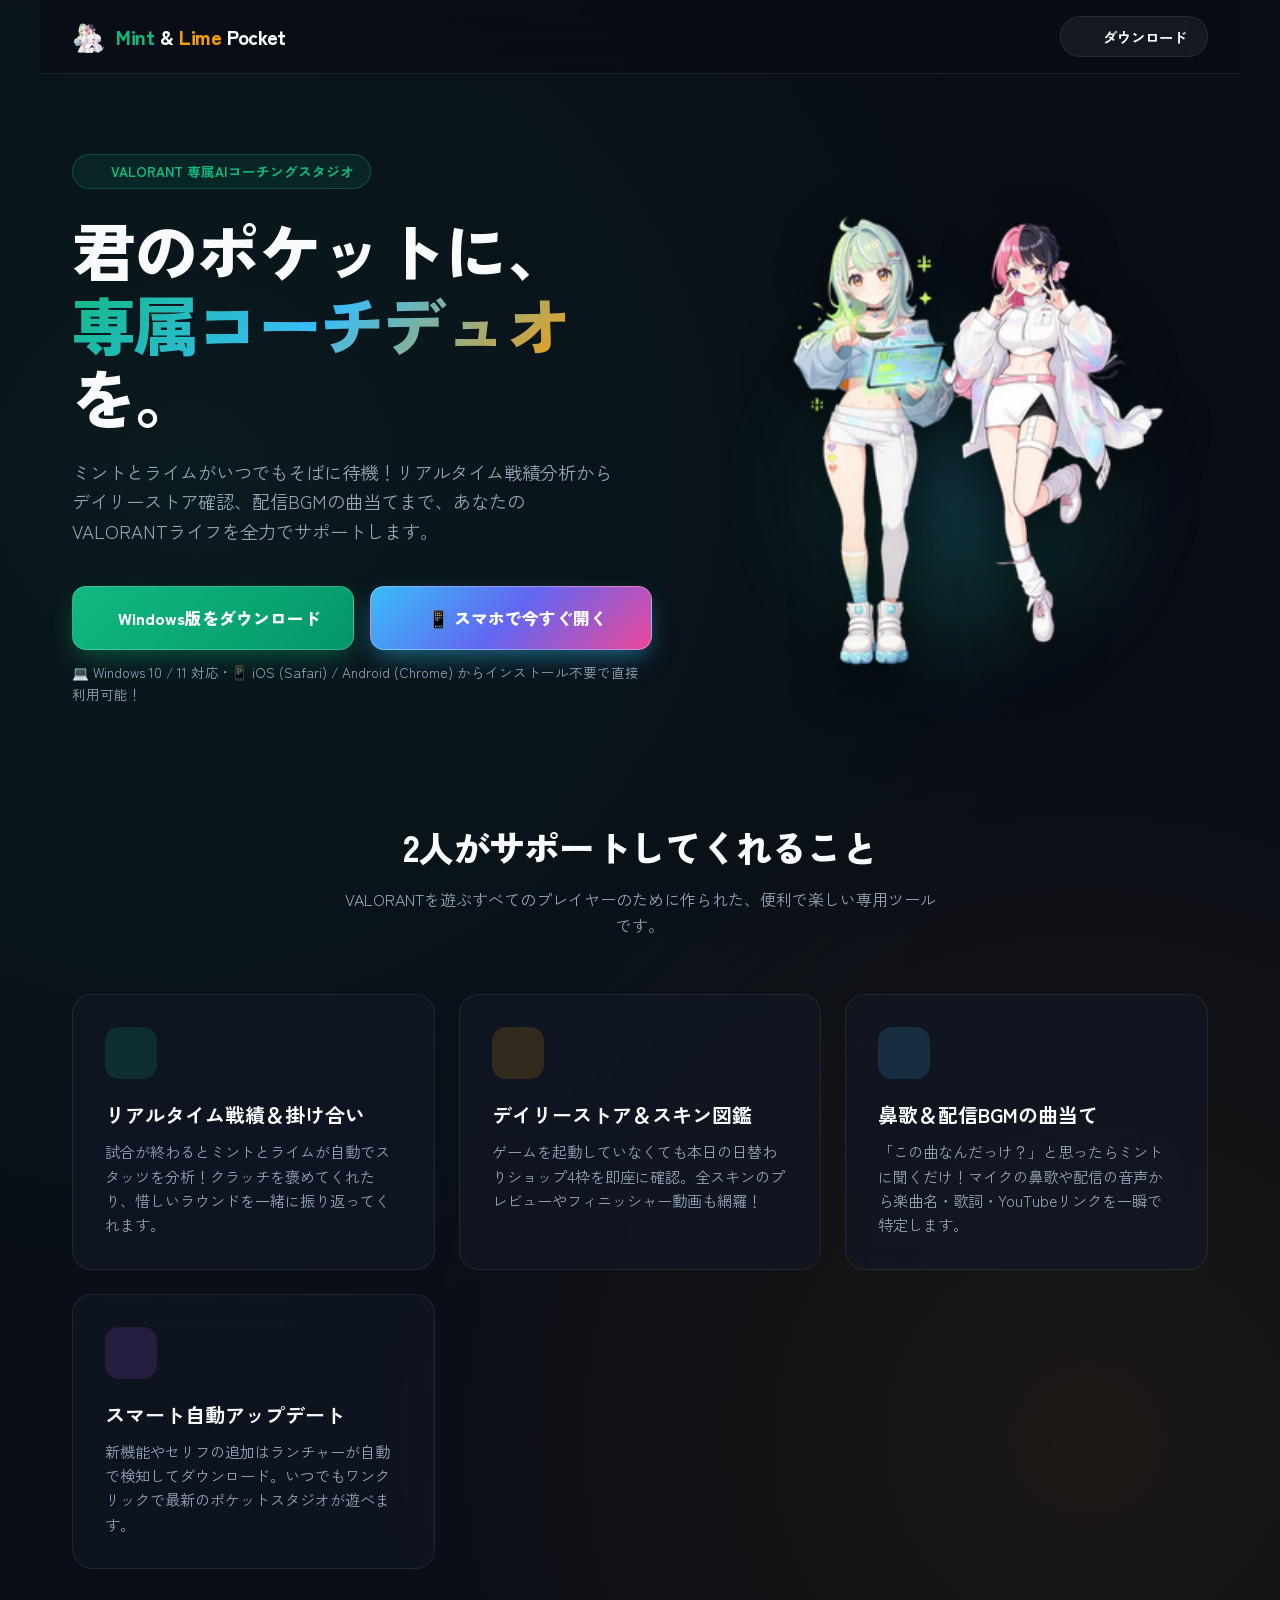
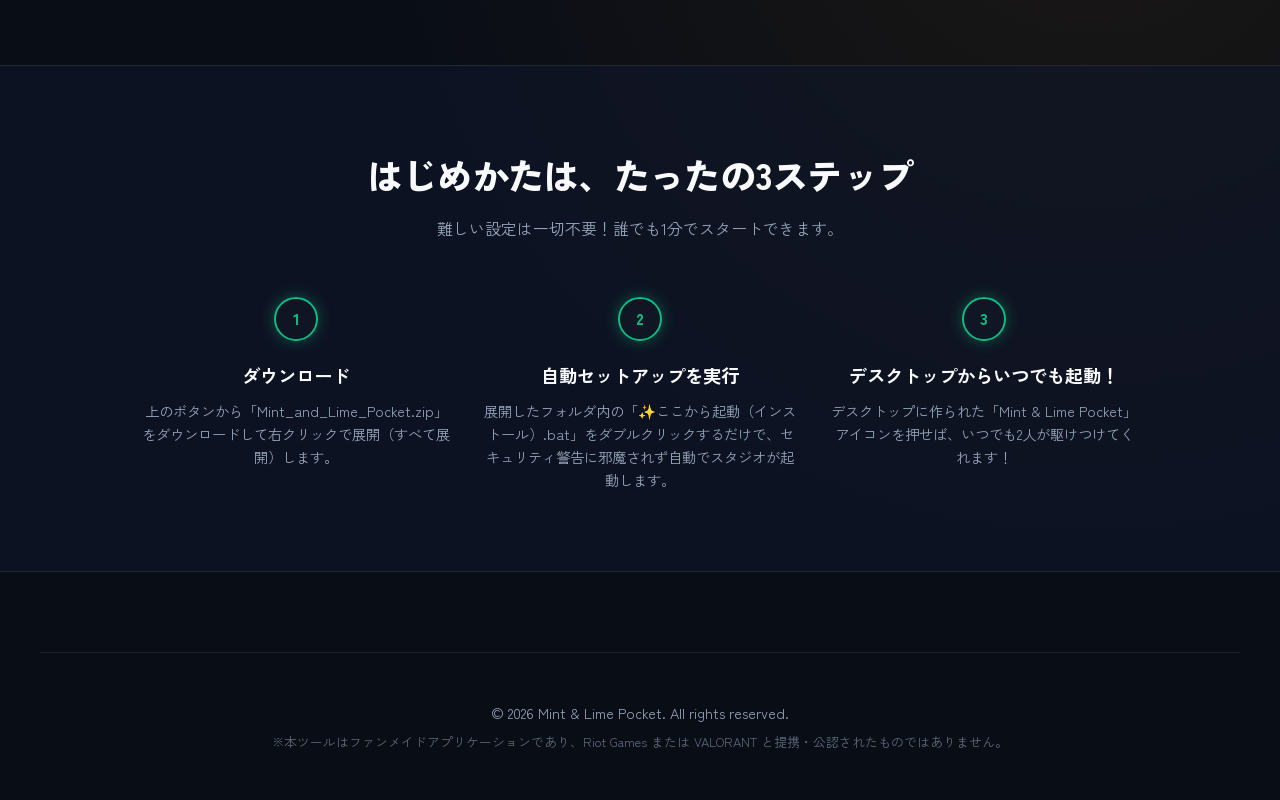
==== commit 70d58ea7: "Add files via upload" ====
--- a/index.html
+++ b/index.html
@@ -6,6 +6,11 @@
   <title>Mint & Lime Pocket - VALORANT 専属コーチデュオ</title>
   <link rel="icon" href="assets/favicon.ico">
   <link rel="apple-touch-icon" href="assets/apple-touch-icon.png">
+  <link rel="manifest" href="manifest.json">
+  <meta name="theme-color" content="#090d16">
+  <meta name="apple-mobile-web-app-capable" content="yes">
+  <meta name="apple-mobile-web-app-status-bar-style" content="black-translucent">
+  <meta name="apple-mobile-web-app-title" content="Mint & Lime">
   <!-- Google Fonts: Inter & Outfit -->
   <link rel="preconnect" href="https://fonts.googleapis.com">
   <link rel="preconnect" href="https://fonts.gstatic.com" crossorigin>
@@ -239,6 +244,56 @@
       text-align: center;
     }
 
+    /* 🍏 iPhone用スマートインストールバナー（下からスライドアップ） */
+    .ios-install-banner {
+      position: fixed;
+      bottom: 20px;
+      left: 16px;
+      right: 16px;
+      background: rgba(18, 24, 38, 0.96);
+      border: 2px solid #38bdf8;
+      border-radius: 16px;
+      padding: 16px;
+      box-shadow: 0 10px 40px rgba(0, 0, 0, 0.8), 0 0 20px rgba(56, 189, 248, 0.4);
+      z-index: 9999;
+      display: flex;
+      flex-direction: column;
+      align-items: center;
+      text-align: center;
+      backdrop-filter: blur(20px);
+      animation: bannerSlideUp 0.4s cubic-bezier(0.16, 1, 0.3, 1);
+    }
+
+    .ios-install-banner::after {
+      content: "";
+      position: absolute;
+      bottom: -10px;
+      left: 50%;
+      transform: translateX(-50%);
+      border-width: 10px 10px 0;
+      border-style: solid;
+      border-color: #38bdf8 transparent;
+      display: block;
+      width: 0;
+    }
+
+    @keyframes bannerSlideUp {
+      from { transform: translateY(120%); opacity: 0; }
+      to { transform: translateY(0); opacity: 1; }
+    }
+
+    .bounce-arrow {
+      font-size: 24px;
+      animation: bounceArrow 1.2s infinite;
+      margin-top: 4px;
+    }
+
+    @keyframes bounceArrow {
+      0%, 100% { transform: translateY(0); }
+      50% { transform: translateY(6px); }
+    }
+
+
 
     /* Hero Characters Illustration */
     .hero-duo-wrapper {
@@ -468,10 +523,10 @@
             <i data-lucide="download"></i>
             <span>Windows版をダウンロード</span>
           </a>
-          <button class="mobile-launch-btn" onclick="openWebsiteMobileGuide()">
+          <a href="app/index.html" class="mobile-launch-btn">
             <i data-lucide="smartphone"></i>
             <span>📱 スマホで今すぐ開く</span>
-          </button>
+          </a>
         </div>
         <div class="download-info">
           💻 Windows 10 / 11 対応 • 📱 iOS (Safari) / Android (Chrome) からインストール不要で直接利用可能！
@@ -575,7 +630,7 @@
       </p>
 
       <div style="background: #fff; padding: 12px; border-radius: 14px; display: inline-flex; align-items: center; justify-content: center; margin-bottom: 1.25rem; box-shadow: 0 8px 24px rgba(0,0,0,0.5);">
-        <img id="websiteQrImg" src="https://api.qrserver.com/v1/create-qr-code/?size=180x180&margin=4&data=https://aya363643-ship-it.github.io/VALORANT_Coach_Studio/" alt="Mobile QR Code" style="width: 160px; height: 160px; display: block;" />
+        <img id="websiteQrImg" src="https://api.qrserver.com/v1/create-qr-code/?size=180x180&margin=4&data=https://aya363643-ship-it.github.io/VALORANT_Coach_Studio/app/" alt="Mobile QR Code" style="width: 160px; height: 160px; display: block;" />
       </div>
 
       <div style="background: rgba(255,255,255,0.05); padding: 12px 16px; border-radius: 10px; font-size: 0.85rem; color: #94a3b8; text-align: left; margin-bottom: 1.5rem; line-height: 1.6;">
@@ -590,29 +645,103 @@
     </div>
   </div>
 
+  <!-- 🍏 iPhone用スマートアシストバナー -->
+  <div id="iosInstallBanner" class="ios-install-banner" style="display:none;">
+    <div style="font-weight: 800; font-size: 1.05rem; color: #38bdf8; margin-bottom: 4px;">
+      📱 アプリとしてホーム画面に追加しよう！
+    </div>
+    <div style="font-size: 0.85rem; color: #e2e8f0; line-height: 1.5;">
+      下の <b>共有ボタン（四角から上矢印）</b> ➔ <b>「ホーム画面に追加」</b> をタップするだけで、全画面アプリとして使えるよ！
+    </div>
+    <div class="bounce-arrow">👇</div>
+    <button onclick="document.getElementById('iosInstallBanner').style.display='none'" style="margin-top: 10px; background: rgba(255,255,255,0.1); border: 1px solid rgba(255,255,255,0.2); color: #94a3b8; font-size: 11px; padding: 4px 14px; border-radius: 9999px; cursor: pointer;">
+      閉じる
+    </button>
+  </div>
+
   <script>
     lucide.createIcons();
 
+    // 🤖 Android用のネイティブインストールプロンプト保持
+    let deferredPrompt = null;
+    window.addEventListener('beforeinstallprompt', (e) => {
+      e.preventDefault();
+      deferredPrompt = e;
+      console.log('[PWA] beforeinstallprompt event fired');
+    });
+
+    // PWA Service Worker 登録
+    if ('serviceWorker' in navigator) {
+      window.addEventListener('load', () => {
+        navigator.serviceWorker.register('./sw.js').catch(() => {});
+      });
+    }
+
     function openWebsiteMobileGuide() {
-      // スマホ端末から押された場合は、直接アプリまたは案内
-      const isMobile = /iPhone|iPad|iPod|Android/i.test(navigator.userAgent);
+      const isStandalone = window.matchMedia('(display-mode: standalone)').matches || window.navigator.standalone;
+      if (isStandalone) {
+        alert("すでにアプリとして起動しています！");
+        return;
+      }
+
+      // Android: ボタン1発でインストールダイアログ表示！
+      if (deferredPrompt) {
+        deferredPrompt.prompt();
+        deferredPrompt.userChoice.then((choiceResult) => {
+          if (choiceResult.outcome === 'accepted') {
+            console.log('User accepted the install prompt');
+          }
+          deferredPrompt = null;
+        });
+        return;
+      }
+
+      // iPhone (Safari)
+      const isIos = /iPhone|iPad|iPod/i.test(navigator.userAgent);
+      if (isIos) {
+        const banner = document.getElementById('iosInstallBanner');
+        if (banner) {
+          banner.style.display = 'flex';
+          setTimeout(() => {
+            banner.scrollIntoView({ behavior: 'smooth' });
+          }, 100);
+        }
+        return;
+      }
+
+      // Androidでプロンプト待機前またはその他スマホ
+      const isMobile = /Android/i.test(navigator.userAgent);
       if (isMobile) {
-        alert("💡 ホーム画面への追加方法:\n\n• iPhone: 共有ボタンを押して「ホーム画面に追加」\n• Android: メニューから「アプリをインストール」\n\nこれで次回からアプリアイコンから一発起動できます！");
-      } else {
-        // PCから押された場合はQRコードモーダルを表示
-        const modal = document.getElementById('websiteMobileModal');
-        const qrImg = document.getElementById('websiteQrImg');
-        if (qrImg) {
-          qrImg.src = `https://api.qrserver.com/v1/create-qr-code/?size=180x180&margin=4&data=${encodeURIComponent(window.location.href)}`;
-        }
-        if (modal) modal.style.display = 'flex';
+        alert("💡 画面右上のメニュー（︙）から「アプリをインストール」または「ホーム画面に追加」をタップすると、アプリとして保存できます！");
+        return;
       }
+
+      // PC環境: QRコードモーダルを表示
+      const modal = document.getElementById('websiteMobileModal');
+      const qrImg = document.getElementById('websiteQrImg');
+      if (qrImg) {
+        const appUrl = new URL('app/', window.location.href).href;
+        qrImg.src = `https://api.qrserver.com/v1/create-qr-code/?size=180x180&margin=4&data=${encodeURIComponent(appUrl)}`;
+      }
+      if (modal) modal.style.display = 'flex';
     }
 
     function closeWebsiteMobileGuide() {
       const modal = document.getElementById('websiteMobileModal');
       if (modal) modal.style.display = 'none';
     }
+
+    // iPhoneでサイトを開いた時、未インストールなら数秒後に自動でアシストバナーを表示
+    window.addEventListener('DOMContentLoaded', () => {
+      const isIos = /iPhone|iPad|iPod/i.test(navigator.userAgent);
+      const isStandalone = window.matchMedia('(display-mode: standalone)').matches || window.navigator.standalone;
+      if (isIos && !isStandalone) {
+        setTimeout(() => {
+          const banner = document.getElementById('iosInstallBanner');
+          if (banner) banner.style.display = 'flex';
+        }, 1500);
+      }
+    });
   </script>
 </body>
 </html>
